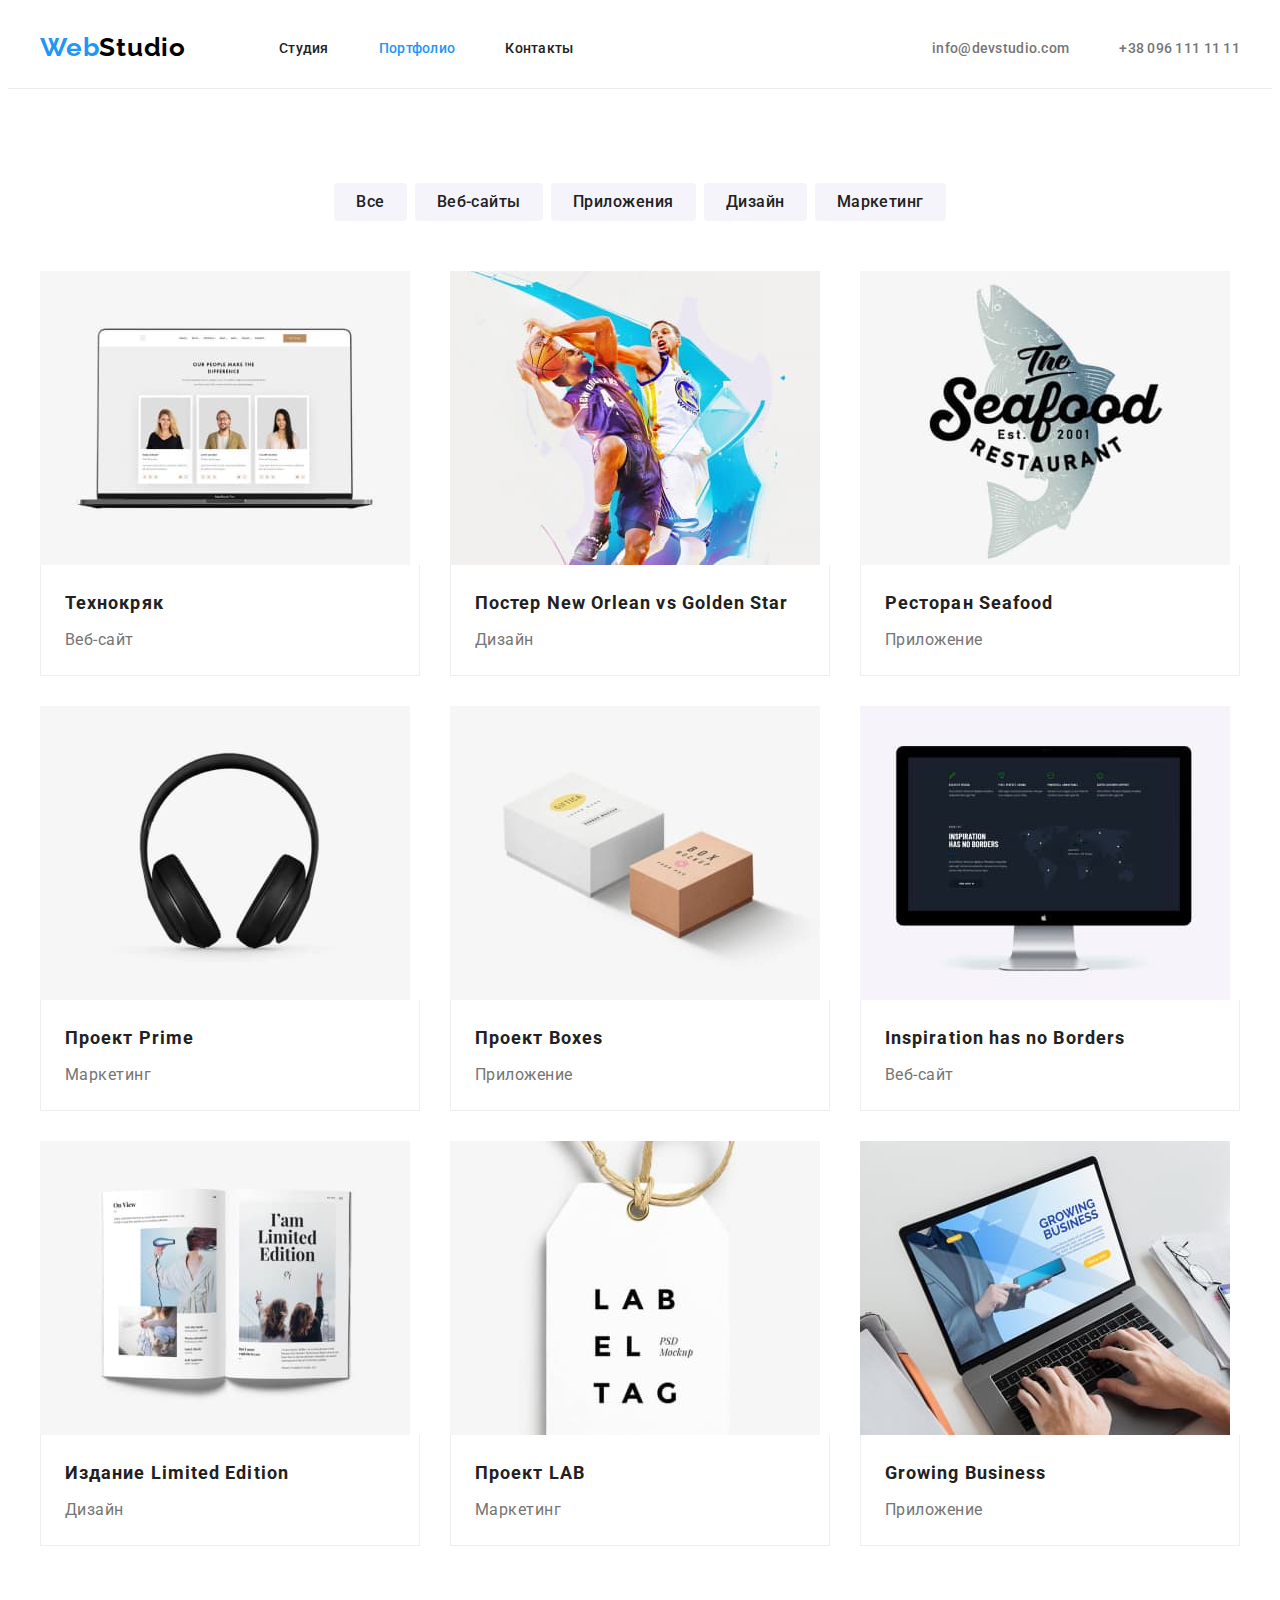
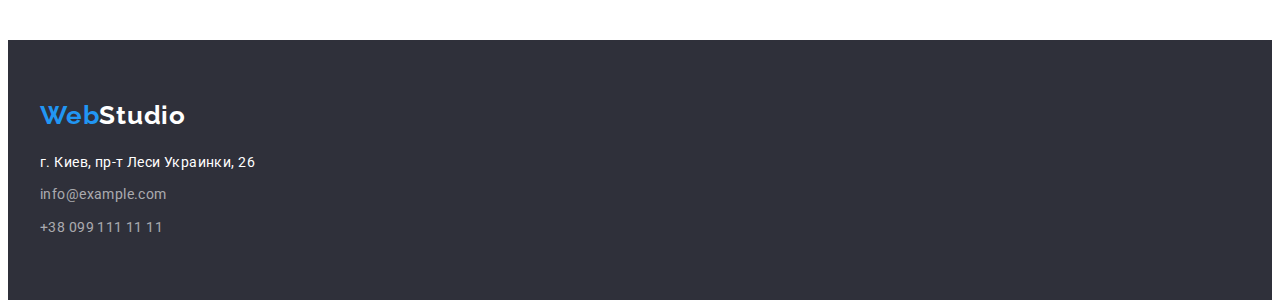
==== portfolio.html @ 24bb7cef "ДЗ4" ====
<!DOCTYPE html>
<html lang="ru">
<head>
    <link rel="stylesheet" href="https://cdnjs.cloudflare.com/ajax/libs/modern-normalize/1.1.0/modern-normalize.min.css" integrity="sha512-wpPYUAdjBVSE4KJnH1VR1HeZfpl1ub8YT/NKx4PuQ5NmX2tKuGu6U/JRp5y+Y8XG2tV+wKQpNHVUX03MfMFn9Q==" crossorigin="anonymous" referrerpolicy="no-referrer" />
    <meta charset="UTF-8">
    <meta http-equiv="X-UA-Compatible" content="IE=edge">
    <meta name="viewport" content="width=device-width, initial-scale=1.0">
    <title>Portfolio</title>
    <link rel="preconnect" href="https://fonts.gstatic.com">
    <link href="https://fonts.googleapis.com/css2?family=Raleway:wght@700&family=Roboto:wght@400;500;700;900&display=swap" rel="stylesheet">
    <link rel="stylesheet" href="./css/styles.css">
</head>

<body>
    
    <!--Header-->
    <header class="header">
        <div class="container header-container">
            <nav class="header-nav">
                <a class="header-logo logo" href="./index.html" lang="en">
                <span class="logo-web">Web</span>Studio
                </a>

                <ul class="header-list">
                    <li class="header-list-item"><a class="header-item-link" href="./index.html">Студия</a></li>
                    <li class="header-list-item"><a class="header-item-link current" href="./portfolio.html">Портфолио</a></li>
                    <li class="header-list-item"><a class="header-item-link" href="">Контакты</a></li>
                </ul>
            </nav>

            <ul class="header-contact">
                <li class="header-contact-list"><a class="mail-link header-contact-link" href="mailto:info@devstudio.com">info@devstudio.com</a></li>
                <li class="header-contact-list"><a class="header-contact-link" href="tel:+380961111111">+38 096 111 11 11</a></li>
            </ul>
        </div>

    </header>
       
    <main class="main">
        <h1 hidden>Наши услуги</h1>
            <!--Hero-->
            <section class="hero">
               <div class="container hero-img-container">

                <ul class="hero-list">
                    <li class="hero-button"><button class="hero-button-desc current" type="button">Все</button></li>
                    <li class="hero-button"><button class="hero-button-desc" type="button">Веб-сайты</button></li>
                    <li class="hero-button"><button class="hero-button-desc" type="button">Приложения</button></li>
                    <li class="hero-button"><button class="hero-button-desc" type="button">Дизайн</button></li>
                    <li class="hero-button"><button class="hero-button-desc" type="button">Маркетинг</button></li>
                </ul>
            
            

            <!-- Image Links -->
                 <ul class="img-list">
                    <li class="img-list-link">
                        <a class="img-link" href="">
                            <img class="img-source" src="./images/project1.jpg" alt="Изображение вебсайта">
                         <div class="img-list-container">
                            <h3 class="img-link-title">Технокряк</h3>
                            <p class="img-link-subtitle">Веб-сайт</p>
                         </div> 
                        </a>
                       
                    </li>
                    
                    <li class="img-list-link">
                        <a class="img-link" href="">
                            <img class="img-source" src="./images/project2.jpg" alt="Дизайн постера">
                        <div class="img-list-container">
                        <h3 class="img-link-title">Постер New Orlean vs Golden Star</h3>
                        <p class="img-link-subtitle">Дизайн</p>
                        </div>  
                        </a>
                    </li>
                   
                    <li class="img-list-link">
                        <a class="img-link" href=""><img class="img-source" src="./images/project3.jpg" alt="Приложение для Ресторана">
                    <div class="img-list-container">
                        <h3 class="img-link-title">Ресторан Seafood</h3>
                        <p class="img-link-subtitle">Приложение</p>
                    </div>    
                    </a>
                    </li>
                    
                    <li class="img-list-link">
                        <a class="img-link" href=""><img class="img-source" src="./images/project4.jpg" alt="Наушники">
                    <div class="img-list-container">
                        <h3 class="img-link-title">Проект Prime</h3>
                        <p class="img-link-subtitle">Маркетинг</p>
                    </div>  
                        </a>  
                    </li>
                    
                    <li class="img-list-link">
                        <a class="img-link" href=""><img class="img-source" src="./images/project5.jpg" alt="Коробки">
                    <div class="img-list-container">
                        <h3 class="img-link-title">Проект Boxes</h3>
                        <p class="img-link-subtitle">Приложение</p>
                    </div> 
                        </a>
                    </li>
                
                    <li class="img-list-link">
                        <a class="img-link" href=""><img class="img-source" src="./images/project6.jpg" alt="Моноблок">
                    <div class="img-list-container">
                        <h3 class="img-link-title" lang="en">Inspiration has no Borders</h3>
                        <p class="img-link-subtitle">Веб-сайт</p>
                    </div>    
                        </a>
                    </li>

                    <li class="img-list-link">
                        <a class="img-link" href=""><img class="img-source" src="./images/project7.jpg" alt="Развернутая книга">
                    <div class="img-list-container">
                        <h3 class="img-link-title">Издание Limited Edition</h3>
                        <p class="img-link-subtitle">Дизайн</p>
                    </div>   
                         </a>
                    </li>

                    <li class="img-list-link">
                        <a class="img-link" href=""><img class="img-source" src="./images/project8.jpg" alt="Бирка LAB">
                    <div class="img-list-container">
                        <h3 class="img-link-title">Проект LAB</h3>
                        <p class="img-link-subtitle">Маркетинг</p>
                    </div>   
                        </a>
                    </li>

                    <li class="img-list-link">
                        <a class="img-link" href=""><img class="img-source" src="./images/project9.jpg" alt="Работает за ноутбуком">
                    <div class="img-list-container">
                        <h3 class="img-link-title">Growing Business</h3>
                        <p class="img-link-subtitle">Приложение</p>
                    </div>
                        </a>
                    </li>
                </ul>
            </div>
        </section>
    </main>

    <!-- Footer Portfolio -->
    <footer class="footer">
        <div class="container footer-container">
            <h2 class="footer-title visually-hidden">Контакты</h2>
                <a class="footer-logo logo" href="./index.html" lang="en">
                <span class="logo-web">Web</span><span class="footer-logo-studio">Studio</span> 
                </a>
                <address class="footer-address">
                <ul class="footer-address-list">
                    <li class="footer-address-list-link location-link">
                        <a class="footer-address-desc location" href="https://goo.gl/maps/jQLn1AKmE4YFumbq5" target="_blank" rel="noopener noreferrer">г. Киев, пр-т Леси Украинки, 26</a>
                    </li>
                    <li class="footer-address-list-link" lang="en">
                        <a class="footer-address-desc footer-mail" href="mailto:info@example.com">info@example.com</a>
                    </li>
                    <li class="footer-address-list-link">
                        <a class="footer-address-desc" href="tel:+380991111111">+38 099 111 11 11</a>
                    </li>               
                </ul>
            </address>
        </div>            
    </footer>

</body>
</html>
---- css/styles.css ----
:root {
    --accent-color: #2196F3;
    --link-title-text-color: #212121;
    --desc-text-color: #757575;
    --main-font: 'Roboto', sans-serif;
    --secondary-font: 'Raleway', sans-serif;    
}

h1,
h2,
h3,
h4,
h5,
h6,
p{
    margin-top: 0;
    margin-bottom: 0;
}

ul,
ol{
    margin-top: 0;
    margin-bottom: 0;
    padding-left: 0; 
}

img {
    display: block;
}

.list { 
    list-style: none;
}

.link {
    text-decoration: none;
}

body {
    font-family: var(--main-font);
    font-weight: 700;
}

.header-list .link.current {
    color: var(--accent-color);
} 

.container{
    width: 1200px;
    margin: 0 auto;
    padding-left: 15px;
    padding-right: 15px;
}

.section{
    padding-top: 94px;
    padding-bottom: 94px;
}


/*=========Header==========*/

.header-container{
    display: flex;
    align-items: center;
}

.header{
    padding-top: 24px;
    padding-bottom: 25px;
    border-bottom: 1px solid #ECECEC
}

.header-nav{
    display: flex;
    align-items: center;
}

.header-logo{
    margin-right: 93px;
}
.logo-web{
    color: #2196F3;
}
.logo{
    font-family: var(--secondary-font);
    font-size: 26px;
    line-height: 1.19;     
    letter-spacing: 0.03em;    
    color: #000000;
    text-decoration: none;
}

.header-list{
    display: flex;
  
}

.header-list-item:not(:last-child){
    margin-right: 50px;   
}

.header-item-link:hover,
.header-item-link:focus {
    color: var(--accent-color);
}

.header-item-link.current {
    color: var(--accent-color);
}

.header-item-link {
    font-family: var(--main-font);
    font-weight: 500;
    font-size: 14px;
    line-height: 1.14;
    letter-spacing: 0.02em;
    color: var(--link-title-text-color);
    text-decoration: none;
}

.header-contact{
    display: flex;
    align-items: center;
    margin-left: auto;
    
}

.header-contact-list:not(:last-child){
    margin-right: 50px;    
}

.header-contact-link:hover,
.header-contact-link:focus {
    color: var(--accent-color);
}
.header-contact-link {
    font-family: var(--main-font);
    font-weight: 500;
    font-size: 14px;
    line-height: 1.14;
    letter-spacing: 0.02em;
    color: var(--desc-text-color);
    text-decoration: none;  
}

.header-list,
.header-contact{
    list-style-type: none;
}

.visually-hidden {
    position: absolute;
    clip: rect(0 0 0 0);
    width: 1px;
    height: 1px;
    margin: -1px;
     }
/*=========Header END==========*/

/*=========MAIN=====================*/

/*=========Hero======*/

.main-middle{
    background: #2F303A;
    padding-top: 200px;
    padding-bottom: 200px;    
   }

.main-title{
    font-weight: 900;
    font-size: 44px;
    line-height: 1.36;      
    text-align: center;
    letter-spacing: 0.06em;
    text-transform: uppercase;
    color: #FFFFFF;   
   
}

.main-btn:hover,
.main-btn:focus {
    background-color: #188CE8;    
}

.main-btn{
    font-family: var(--main-font);
    font-size: 16px;
    line-height: 1.875;
    display: block;   
    letter-spacing: 0.06em;
    color: #FFFFFF;
    cursor: pointer;
    background-color: var(--accent-color); 
    border: none;
    border-radius: 4px;
    margin-right: auto;
    margin-left: auto;
    padding: 10px 32px;
    margin-top: 30px;
     
}

/*=========Hero END==*/

/*=========Advantage description====*/

.description-advantages{
    padding-bottom: 47px;
    padding-top: 94px;

}

.advantages-list{
    display: flex;     
    list-style-type: none;
    justify-content: center;
}

.adv-list-desc:not(:last-child){
    margin-right: 30px;
}


.adv-list-title{
    font-size: 14px;
    line-height: 1.14;
    letter-spacing: 0.03em;
    text-transform: uppercase;
    color: var(--link-title-text-color);
    margin-bottom: 10px;
}

.adv-list-title-desc{
    font-weight: 400;
    font-size: 14px;
    line-height: 1.71;
    letter-spacing: 0.03em;
    color: var(--desc-text-color);
    width: 270px;
    
}

/*=========Advantage description END====*/

/*=========Activities============*/

.activity{
    padding-top: 47px;
    padding-bottom: 94px;
}
.activity-title{
    font-size: 36px;
    line-height: 1.17;
    text-align: center;
    letter-spacing: 0.03em;
    color: var(--link-title-text-color);
    margin-bottom: 50px;
}

.activity-list{
    list-style-type: none;
    display: flex;
    align-items: center;
    flex-wrap: wrap;
    margin-left: -30px;
    margin-top: -30px;
}

.activity-list-link{
    margin-left: 30px;
    margin-top: 30px;
    flex-basis: calc( (100% - 90px) / 3);
    
}
.activity-img{
    height: 294px;
}

/*=========Activities END============*/

/*=========Our Team=================*/

.team{
    background: #F5F4FA;   
}

.team-title {
    font-size: 36px;
    line-height: 1.17;
    text-align: center;
    letter-spacing: 0.03em;
    color: var(--link-title-text-color);
    margin-bottom: 50px;
}

.team-list{
    list-style-type: none;
    display: flex;
    flex-wrap: wrap;
    margin-left: -30px;
    margin-top: -30px;    
}

.team-list-link{
    margin-left: 30px;
    margin-top: 30px;
    flex-basis: calc( (100% - 120px) / 4);
    box-shadow: 0px 1px 3px rgba(0, 0, 0, 0.12), 0px 1px 1px rgba(0, 0, 0, 0.14), 0px 2px 1px rgba(0, 0, 0, 0.2);
    border-radius: 0px 0px 4px 4px;
    background: #FFFFFF;
}

.team-descr-container{
    padding-top: 30px;
    padding-bottom: 30px;
}

.team-name{
    font-weight: 500;
    font-size: 16px;
    line-height: 1.19;
    text-align: center;
    letter-spacing: 0.03em;
    color: var(--link-title-text-color);   
}

.team-function{
    font-weight: 400;
    font-size: 16px;
    line-height: 1.19;
    text-align: center;
    letter-spacing: 0.03em;
    color: var(--desc-text-color);
    margin-top: 10px;   
}


/*=========Our Team END=================*/



/*=========MAIN END=================*/


/*=========FOOTER==================*/

.footer{
    display: block;
    background: #2F303A;
    padding-top: 60px;
    padding-bottom: 60px;
    list-style-type: none;
}

.footer-logo{
    margin-bottom: 20px;
    display: block;
}

.footer-logo-studio{
    color: white;
}

.footer-address-list-link{
    list-style-type: none;  
}


.footer-address-desc {
    font-family: var(--main-font);
    font-weight: 400;
    font-size: 14px;
    line-height: 1.71;
    letter-spacing: 0.03em;
    color: rgba(255, 255, 255, 0.6);
    text-decoration: none;
    font-style: normal;
    
}

.location{
    font-family: var(--main-font);
    font-style: normal;
    font-size: 14px;
    line-height: 1.71;    
    letter-spacing: 0.03em;
    color: #FFFFFF;    
}

.footer-address-list-link:not(:last-child){
    margin-bottom: 9px;

}


.footer-address-desc:hover,
.footer-address-desc:focus{
    color: white;
    
}

.location:hover,
.location:focus{
    color: rgba(255, 255, 255, 0.6);
}


/*=========FOOTER END==================*/

/*=========Portfolio MAIN=============*/

/*=========Portfolio HERO=============*/

.hero{
    padding-top: 94px;
    padding-bottom: 94px;
}

.hero-list {
    list-style-type: none;
    display: flex;
    align-items: center;
    flex-wrap: wrap;
    justify-content: center;
    margin-bottom: 50px;
    flex-basis: calc( (100% - 40px) / 5);
}
.hero-button-desc:hover,
.hero-button-desc:focus{
    color: white;
    background-color: var(--accent-color);
   
}

.hero-button:not(:last-child){
    margin-right: 8px;    
}   

.hero-button-desc{   
    font-family: var(--main-font);
    font-weight: 500;
    font-size: 16px;
    line-height: 1.62;
    text-align: center;
    letter-spacing: 0.03em;
    color: var(--link-title-text-color);
    cursor: pointer;
    background: #F5F4FA;
    border-radius: 4px;
    border: none;
    padding: 6px 22px;
}
/*=========Portfolio HERO END=============*/

/*=========Image Links=============*/

.img-container {
    margin-bottom: 94px;
}
.img-list{
    list-style-type: none;
    display: flex;    
    flex-wrap: wrap;
    margin-top: -30px;
    margin-left: -30px;
}

.img-link{
    text-decoration: none;
}

.img-list-link{
    margin-top: 30px;
    margin-left: 30px;   
    flex-basis: calc(100% / 3 - 30px);
   
}

.img-list-container{
    padding-top: 20px;
    padding-left: 24px;
    padding-bottom: 20px;
    padding-right: 24px;
    border-left: 1px solid #EEEEEE;
    border-right: 1px solid #EEEEEE;
    border-bottom: 1px solid #EEEEEE;
   
    
     
}

.img-link-title {
    font-size: 18px;
    line-height: 2;
    letter-spacing: 0.06em;
    color: var(--link-title-text-color);
    
    
    
}

.img-link-subtitle{
    font-weight: 400;
    font-size: 16px;
    line-height: 1.87;
    letter-spacing: 0.03em;
    color: var(--desc-text-color);
    margin-top: 4px;
    
    
}
/*=========Image Links END=============*/

/*=========Portfolio MAIN END=============*/
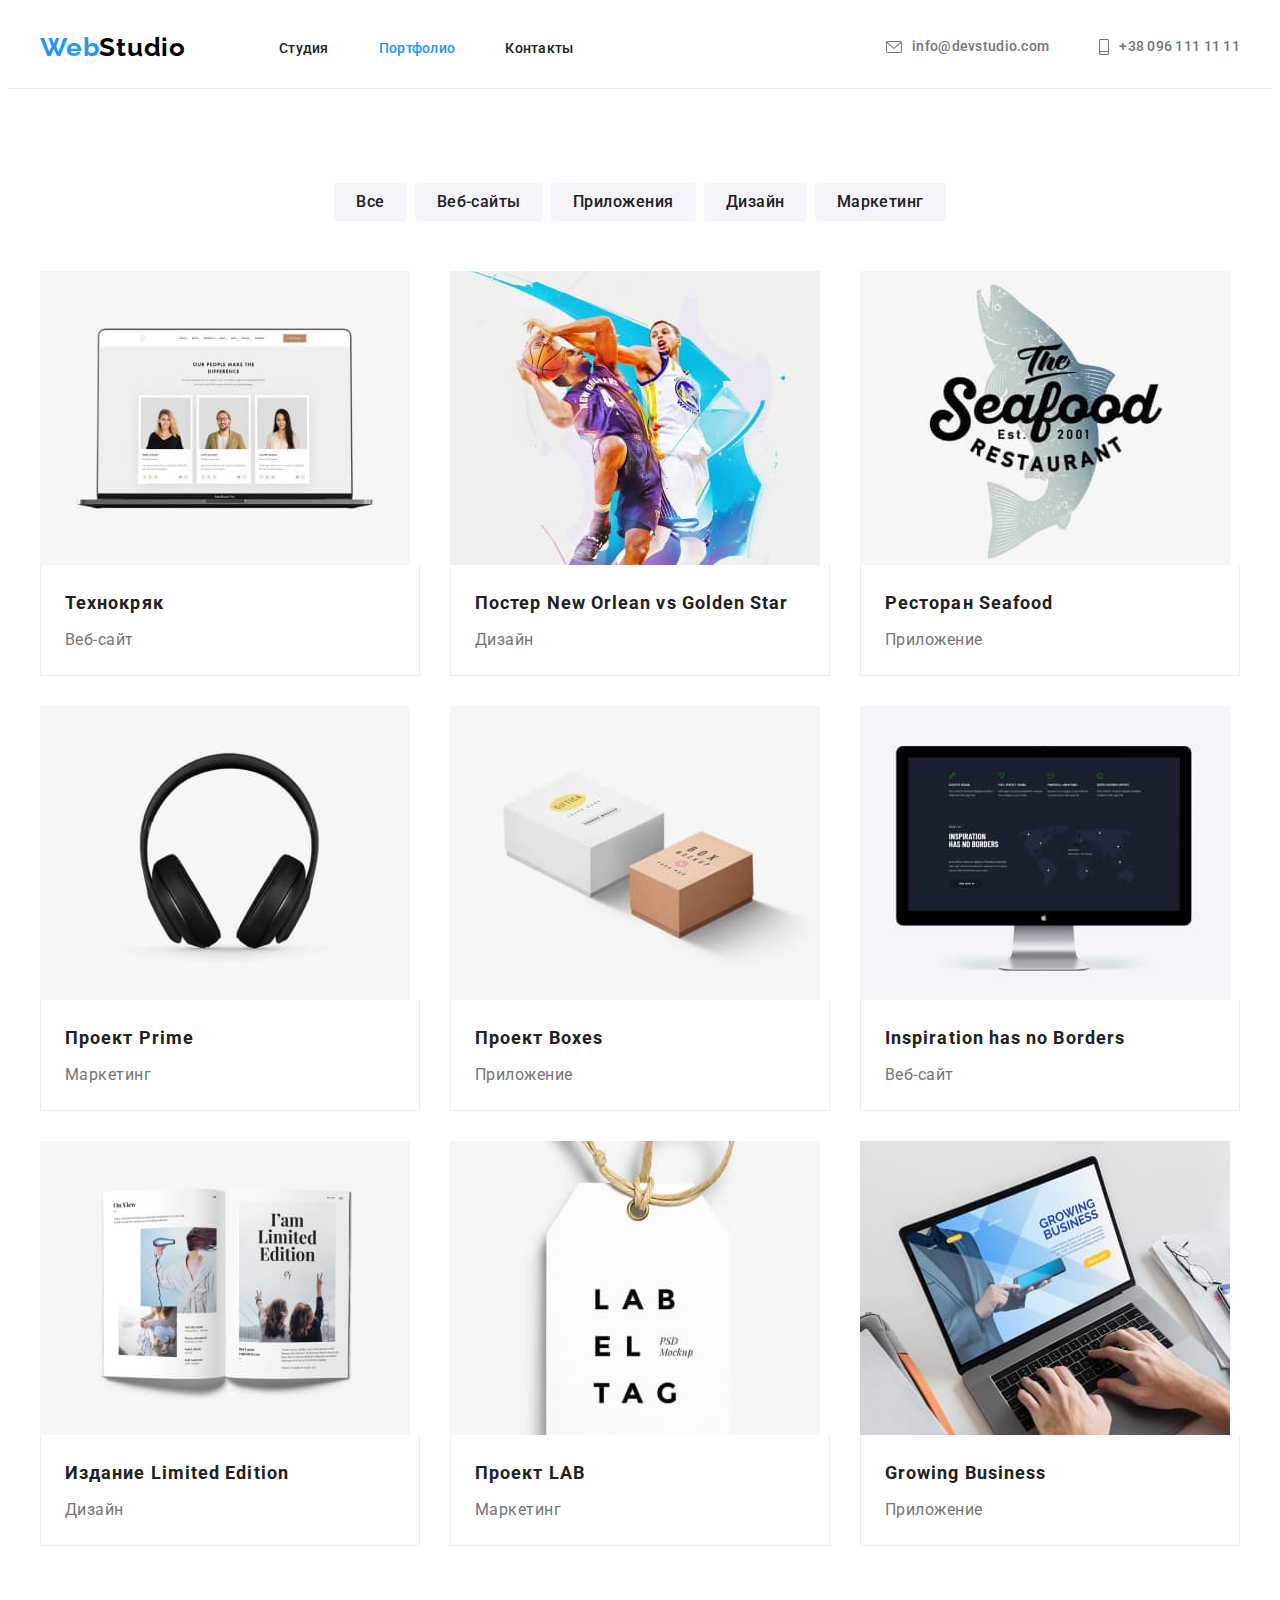
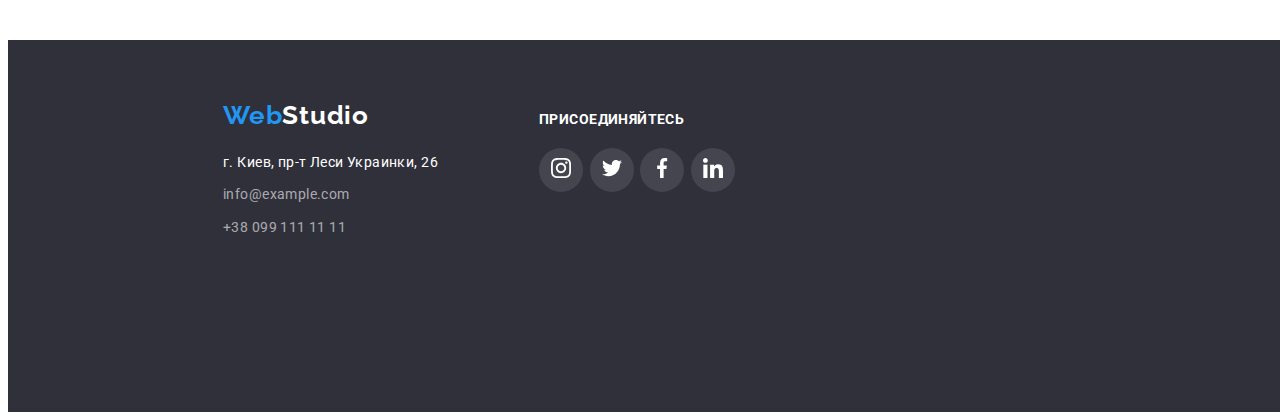
==== commit b4c77c99: "ДЗ 4_вар4" ====
--- a/portfolio.html
+++ b/portfolio.html
@@ -29,8 +29,23 @@
             </nav>
 
             <ul class="header-contact">
-                <li class="header-contact-list"><a class="mail-link header-contact-link" href="mailto:info@devstudio.com">info@devstudio.com</a></li>
-                <li class="header-contact-list"><a class="header-contact-link" href="tel:+380961111111">+38 096 111 11 11</a></li>
+                <li class="header-contact-list">
+                    <a class="header-contact-link" href="mailto:info@devstudio.com">
+                        <svg class="svg-logo-contact logo-mail" width="16px" height="12px">
+                            <use href="./images/icons.svg#icon-envelope-hover"></use>
+                        </svg>    
+
+                        info@devstudio.com                        
+                    </a>
+                </li>
+                <li class="header-contact-list">
+                    <a class="header-contact-link" href="tel:+380961111111">
+                        <svg class="svg-logo-contact logo-tel" width="10px" height="16px">
+                            <use href="./images/icons.svg#icon-smartphone"></use>
+                        </svg>                      
+                    +38 096 111 11 11
+                    </a>
+                </li>
             </ul>
         </div>
 
@@ -162,7 +177,37 @@
                     </li>               
                 </ul>
             </address>
-        </div>            
+        </div>
+        <div class="footer-social">
+            <h2 class="footer-social-item">ПРИСОЕДИНЯЙТЕСЬ</h2> 
+            <ul class="footer-social-list">
+                <li class="footer-social-list-link list">
+                    <a href="" class="footer-social-link">
+                        <svg class="svg-footer-social">
+                            <use href="./images/icons.svg#icon-instagram-2"></use>
+                        </svg>
+                    </a></li>
+                <li class="footer-social-list-link list">
+                    <a href="" class="footer-social-link">
+                        <svg class="svg-footer-social">
+                            <use href="./images/icons.svg#icon-twitter-1"></use>
+                        </svg>
+                    </a></li>
+                <li class="footer-social-list-link list">
+                    <a href="" class="footer-social-link">
+                        <svg class="svg-footer-social">
+                            <use href="./images/icons.svg#icon-facebook-1"></use>
+                        </svg>
+                    </a></li>
+                <li class="footer-social-list-link list">
+                    <a href="" class="footer-social-link">
+                        <svg class="svg-footer-social">
+                            <use href="./images/icons.svg#icon-linkedin-1"></use>
+                        </svg>
+                    </a></li>
+            </ul>
+
+        </div>           
     </footer>
 
 </body>
--- a/css/styles.css
+++ b/css/styles.css
@@ -112,7 +112,7 @@
 .header-item-link {
     font-family: var(--main-font);
     font-weight: 500;
-    font-size: 14px;
+    font-size: 14px;    
     line-height: 1.14;
     letter-spacing: 0.02em;
     color: var(--link-title-text-color);
@@ -122,8 +122,7 @@
 .header-contact{
     display: flex;
     align-items: center;
-    margin-left: auto;
-    
+    margin-left: auto;    
 }
 
 .header-contact-list:not(:last-child){
@@ -134,19 +133,38 @@
 .header-contact-link:focus {
     color: var(--accent-color);
 }
+.header-contact-list:hover,
+.header-contact-list:focus {
+    color: var(--accent-color);
+}
+
+.header-contact-link:hover .svg-logo-contact,
+.header-contact-link:focus .svg-logo-contact {
+    
+    fill: var(--accent-color);
+}
+
 .header-contact-link {
+    display: flex;
+    align-items: center;
     font-family: var(--main-font);
     font-weight: 500;
     font-size: 14px;
     line-height: 1.14;
     letter-spacing: 0.02em;
     color: var(--desc-text-color);
-    text-decoration: none;  
+    text-decoration: none;      
+    
 }
 
 .header-list,
 .header-contact{
     list-style-type: none;
+}
+
+.svg-logo-contact {
+    margin-right: 10px;  
+    fill: var(--desc-text-color);   
 }
 
 .visually-hidden {
@@ -163,10 +181,18 @@
 /*=========Hero======*/
 
 .main-middle{
-    background: #2F303A;
+    display: block;
+    margin: 0 auto;
+    background-size: cover;
+    
     padding-top: 200px;
-    padding-bottom: 200px;    
-   }
+    padding-bottom: 200px;  
+    background-image:linear-gradient(
+        rgba(47, 48, 58, 0.4),
+        rgba(47, 48, 58, 0.4)), url("../images/overlay.jpg");  
+    width: 1600px;
+    height: 600px;
+}
 
 .main-title{
     font-weight: 900;
@@ -211,7 +237,6 @@
     padding-top: 94px;
 
 }
-
 .advantages-list{
     display: flex;     
     list-style-type: none;
@@ -238,9 +263,20 @@
     line-height: 1.71;
     letter-spacing: 0.03em;
     color: var(--desc-text-color);
+    width: 270px;    
+}
+
+.icon-container {
+    display: flex;
+    justify-content: center;
+    align-items: center;
     width: 270px;
-    
-}
+    height: 120px;
+    background-color: #F5F4FA;
+    border-radius: 4px;
+    margin-bottom: 30px;     
+}
+
 
 /*=========Advantage description END====*/
 
@@ -284,6 +320,9 @@
 
 .team{
     background: #F5F4FA;   
+    width: 1600px;
+    height: 708px;
+    margin: 0 auto;
 }
 
 .team-title {
@@ -315,6 +354,8 @@
 .team-descr-container{
     padding-top: 30px;
     padding-bottom: 30px;
+    padding-left: 32px;
+    padding-right: 32px;
 }
 
 .team-name{
@@ -333,12 +374,101 @@
     text-align: center;
     letter-spacing: 0.03em;
     color: var(--desc-text-color);
-    margin-top: 10px;   
-}
+    margin-top: 10px; 
+    margin-bottom: 16px;  
+}
+.team-social-list{
+    display: flex;
+    justify-content: space-between;
+}
+
+.team-social-link {
+    display: flex;
+    align-items: center;
+    justify-content: center;
+    width: 44px;
+    height: 44px;
+    border-radius: 50%;
+    background-color: #FFFFFF;
+    fill: #AFB1B8;
+}
+
+.svg-team-social {
+    width: 20px;
+    height: 20px;
+}
+
+.team-social-link:hover,
+.team-social-link:focus {
+    fill: #FFFFFF;
+    background-color: var(--accent-color);
+}
+
 
 
 /*=========Our Team END=================*/
 
+/*=========Our Clients==================*/
+
+.our-clients-container {
+    display: block;
+    width: 1170px;
+    height: 184px;
+    margin: 0 auto;
+    margin-top: 94px;    
+    margin-bottom: 94px;
+   
+}
+
+.our-clients-item {
+    font-family: var(--main-font);    
+    font-size: 36px;
+    line-height: 1.17;
+    text-align: center;
+    letter-spacing: 0.03em;
+    color: var(--link-title-text-color);
+    margin-bottom: 50px;
+}
+
+.our-clients-list{
+    display: flex;
+    align-items: center;
+    justify-content: center;
+    
+}
+
+.our-clients-desc{
+    display: flex;
+    align-items: center;
+    justify-content: center;
+    width: 170px;
+    height: 92px;
+    border: 1px solid #AFB1B8;
+    border-radius: 4px;
+    flex-basis: calc( (100% - 180px) / 6);    
+}
+
+.our-clients-desc:not(:last-child){
+    margin-right: 30px;
+}
+
+.svg-our-clients{
+    fill: var(--desc-text-color);
+}
+
+.our-clients-desc:hover,
+.our-clients-desc:focus{    
+    border-color: var(--accent-color);
+}
+
+.svg-our-clients:hover,
+.svg-our-clients:focus{
+    fill: var(--accent-color);
+}
+
+    
+
+/*=========Our Clients END==================*/
 
 
 /*=========MAIN END=================*/
@@ -347,11 +477,22 @@
 /*=========FOOTER==================*/
 
 .footer{
-    display: block;
+    display: flex;
     background: #2F303A;
     padding-top: 60px;
     padding-bottom: 60px;
+    padding-right: 878px;
     list-style-type: none;
+    width: 1600px;
+    height: 252px;
+    margin: 0 auto;
+}
+
+.footer-container{
+    margin-right: 70px;
+    width: 231px;
+    margin-left: 215px;
+    padding-left: 0px;
 }
 
 .footer-logo{
@@ -378,6 +519,7 @@
     text-decoration: none;
     font-style: normal;
     
+    
 }
 
 .location{
@@ -386,7 +528,8 @@
     font-size: 14px;
     line-height: 1.71;    
     letter-spacing: 0.03em;
-    color: #FFFFFF;    
+    color: #FFFFFF;   
+    
 }
 
 .footer-address-list-link:not(:last-child){
@@ -404,6 +547,54 @@
 .location:hover,
 .location:focus{
     color: rgba(255, 255, 255, 0.6);
+}
+
+.footer-social{
+    display: block;
+    padding-top: 12px;
+    width: 206px;
+    height: 80px;
+    
+}
+
+.footer-social-item{
+    font-family: var(--main-font);
+    font-size: 14px;
+    line-height: 1.14;
+    letter-spacing: 0.03em;
+    text-transform: uppercase;
+    color: #FFFFFF;
+    margin-bottom: 20px;
+}
+
+.footer-social-list{
+    display: flex;
+    justify-content: space-between;
+    margin-right: 10px;
+}
+
+.footer-social-list-link{
+    display: flex;
+    align-items: center;
+    justify-content: center;
+    width: 44px;
+    height: 44px;
+    border-radius: 50%;
+    background-color: rgba(255, 255, 255, 0.1);
+    
+}
+
+.footer-social-list-link:hover,
+.footer-social-list-link:focus{
+    fill: #FFFFFF;
+    background-color: var(--accent-color);
+
+}
+
+.svg-footer-social{
+    width: 20px;
+    height: 20px;
+    fill: #FFFFFF;
 }
 
 
@@ -431,6 +622,7 @@
 .hero-button-desc:focus{
     color: white;
     background-color: var(--accent-color);
+    box-shadow: 0px 3px 1px rgba(0, 0, 0, 0.1), 0px 1px 2px rgba(0, 0, 0, 0.08), 0px 2px 2px rgba(0, 0, 0, 0.12);
    
 }
 
@@ -471,7 +663,9 @@
     text-decoration: none;
 }
 
-.img-list-link{
+
+
+.img-list-link{ 
     margin-top: 30px;
     margin-left: 30px;   
     flex-basis: calc(100% / 3 - 30px);
@@ -486,9 +680,18 @@
     border-left: 1px solid #EEEEEE;
     border-right: 1px solid #EEEEEE;
     border-bottom: 1px solid #EEEEEE;
-   
-    
      
+     
+}
+
+.img-link:hover,
+.img-link:focus{
+    display: block;
+   box-shadow: 0px 1px 1px 
+   rgba(0, 0, 0, 0.12), 0px 4px 4px 
+   rgba(0, 0, 0, 0.06), 1px 4px 6px 
+   rgba(0, 0, 0, 0.16);
+
 }
 
 .img-link-title {
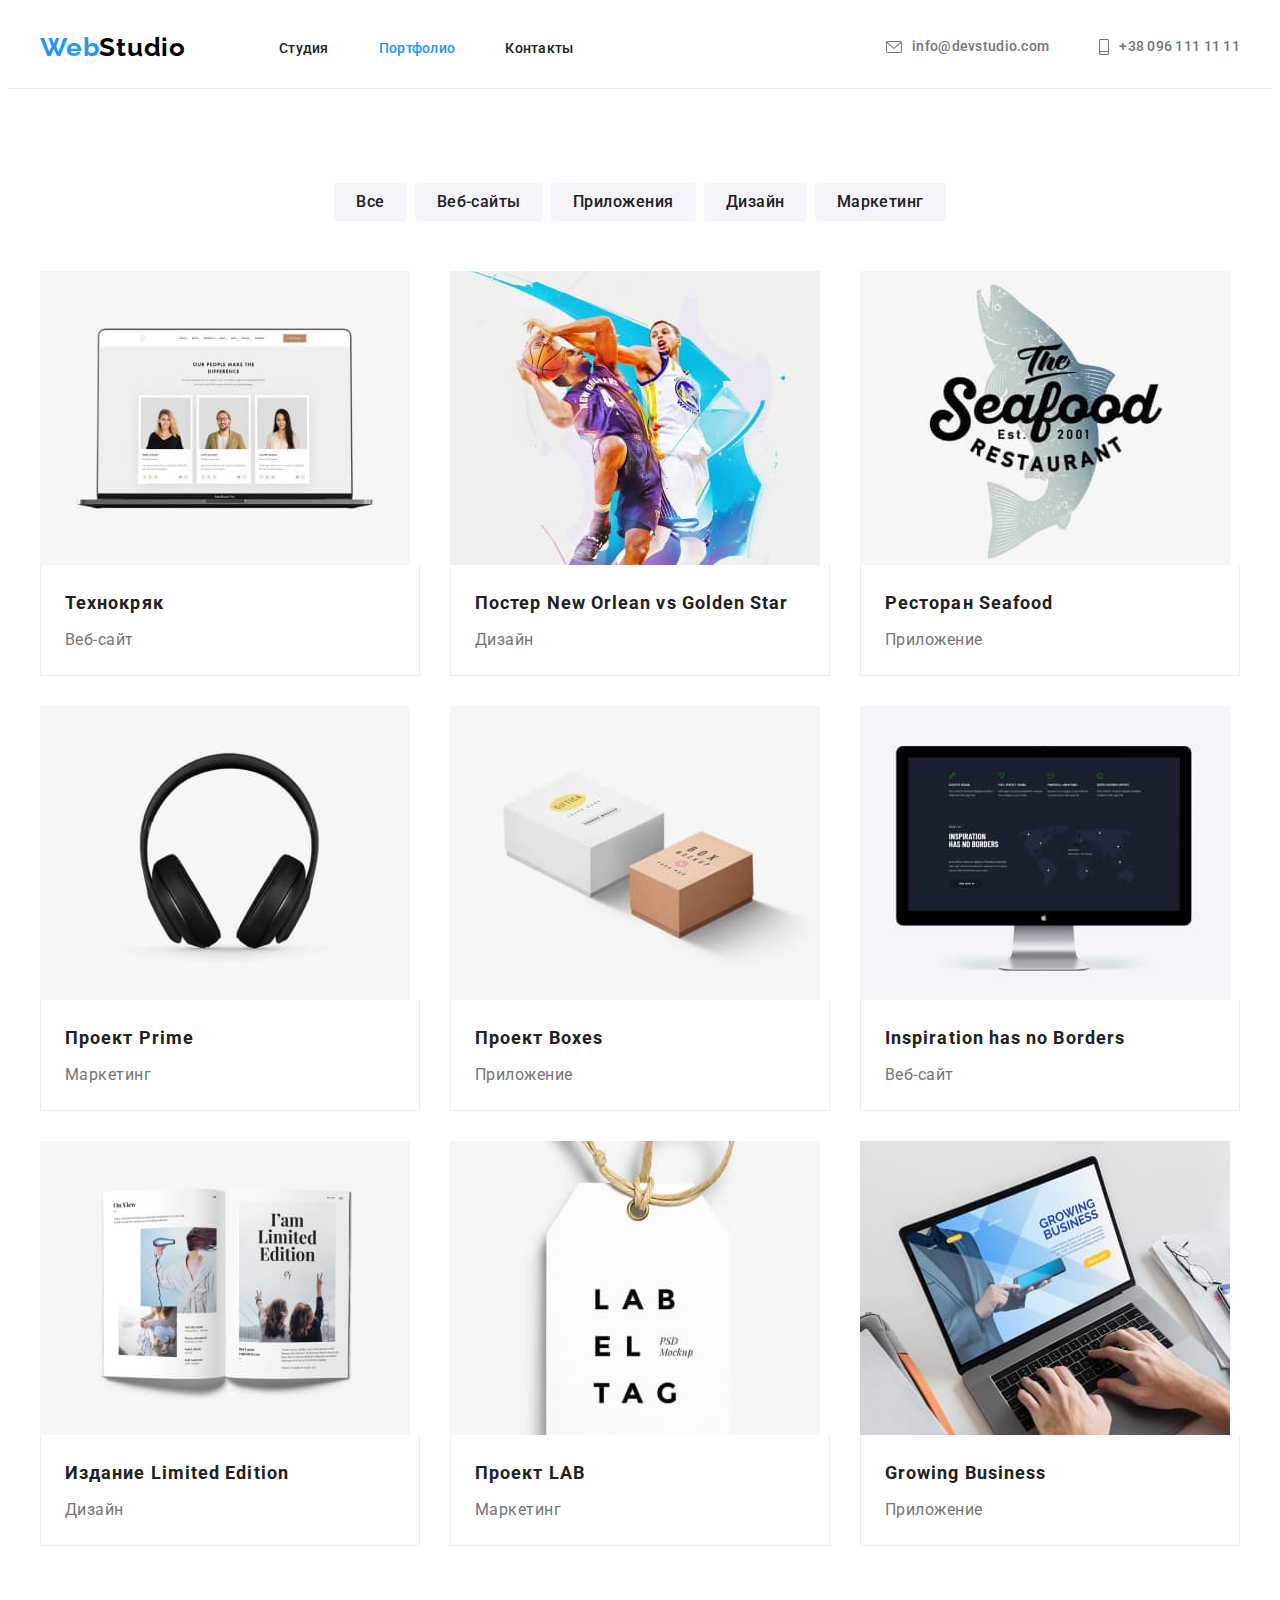
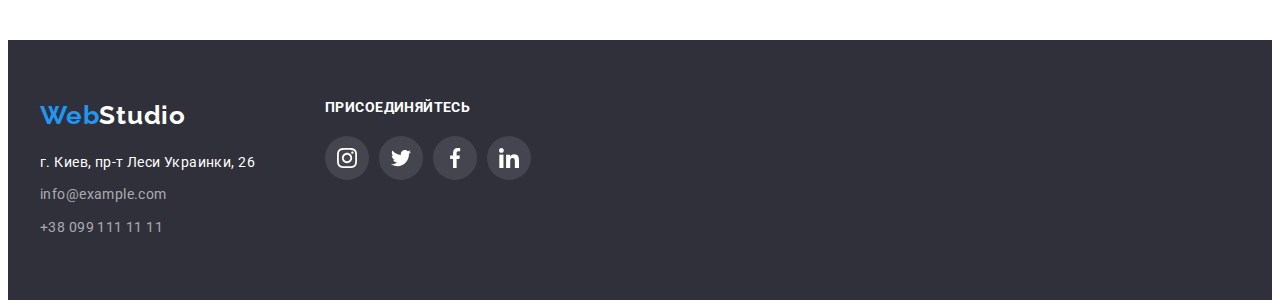
==== commit d40df936: "ДЗ 4_корректировка 1" ====
--- a/portfolio.html
+++ b/portfolio.html
@@ -160,55 +160,58 @@
     <!-- Footer Portfolio -->
     <footer class="footer">
         <div class="container footer-container">
-            <h2 class="footer-title visually-hidden">Контакты</h2>
-                <a class="footer-logo logo" href="./index.html" lang="en">
-                <span class="logo-web">Web</span><span class="footer-logo-studio">Studio</span> 
-                </a>
-                <address class="footer-address">
-                <ul class="footer-address-list">
-                    <li class="footer-address-list-link location-link">
-                        <a class="footer-address-desc location" href="https://goo.gl/maps/jQLn1AKmE4YFumbq5" target="_blank" rel="noopener noreferrer">г. Киев, пр-т Леси Украинки, 26</a>
-                    </li>
-                    <li class="footer-address-list-link" lang="en">
-                        <a class="footer-address-desc footer-mail" href="mailto:info@example.com">info@example.com</a>
-                    </li>
-                    <li class="footer-address-list-link">
-                        <a class="footer-address-desc" href="tel:+380991111111">+38 099 111 11 11</a>
-                    </li>               
-                </ul>
-            </address>
-        </div>
-        <div class="footer-social">
-            <h2 class="footer-social-item">ПРИСОЕДИНЯЙТЕСЬ</h2> 
-            <ul class="footer-social-list">
-                <li class="footer-social-list-link list">
-                    <a href="" class="footer-social-link">
-                        <svg class="svg-footer-social">
-                            <use href="./images/icons.svg#icon-instagram-2"></use>
-                        </svg>
-                    </a></li>
-                <li class="footer-social-list-link list">
-                    <a href="" class="footer-social-link">
-                        <svg class="svg-footer-social">
-                            <use href="./images/icons.svg#icon-twitter-1"></use>
-                        </svg>
-                    </a></li>
-                <li class="footer-social-list-link list">
-                    <a href="" class="footer-social-link">
-                        <svg class="svg-footer-social">
-                            <use href="./images/icons.svg#icon-facebook-1"></use>
-                        </svg>
-                    </a></li>
-                <li class="footer-social-list-link list">
-                    <a href="" class="footer-social-link">
-                        <svg class="svg-footer-social">
-                            <use href="./images/icons.svg#icon-linkedin-1"></use>
-                        </svg>
-                    </a></li>
-            </ul>
-
-        </div>           
-    </footer>
+           <h2 class="footer-title visually-hidden">Контакты</h2>
+           <div class="footer-address-container">   
+               <a class="footer-logo logo" href="./index.html" lang="en">
+                   <span class="logo-web">Web</span><span class="footer-logo-studio">Studio</span> 
+                   </a>
+                   <address class="footer-address">
+                   <ul class="footer-address-list">
+                       <li class="footer-address-list-link location-link">
+                           <a class="footer-address-desc location" href="https://goo.gl/maps/jQLn1AKmE4YFumbq5" target="_blank" rel="noopener noreferrer">г. Киев, пр-т Леси Украинки, 26</a>
+                       </li>
+                       <li class="footer-address-list-link" lang="en">
+                           <a class="footer-address-desc footer-mail" href="mailto:info@example.com">info@example.com</a>
+                       </li>
+                       <li class="footer-address-list-link">
+                           <a class="footer-address-desc" href="tel:+380991111111">+38 099 111 11 11</a>
+                       </li>               
+                   </ul>
+               </address>
+           </div>
+          
+           <div class="footer-social">
+               <h2 class="footer-social-item">ПРИСОЕДИНЯЙТЕСЬ</h2> 
+               <ul class="footer-social-list">
+                   <li class="footer-social-list-link list">
+                       <a href="" class="footer-social-link">
+                           <svg class="svg-footer-social">
+                               <use href="./images/icons.svg#icon-instagram-2"></use>
+                           </svg>
+                       </a></li>
+                   <li class="footer-social-list-link list">
+                       <a href="" class="footer-social-link">
+                           <svg class="svg-footer-social">
+                               <use href="./images/icons.svg#icon-twitter-1"></use>
+                           </svg>
+                       </a></li>
+                   <li class="footer-social-list-link list">
+                       <a href="" class="footer-social-link">
+                           <svg class="svg-footer-social">
+                               <use href="./images/icons.svg#icon-facebook-1"></use>
+                           </svg>
+                       </a></li>
+                   <li class="footer-social-list-link list">
+                       <a href="" class="footer-social-link">
+                           <svg class="svg-footer-social">
+                               <use href="./images/icons.svg#icon-linkedin-1"></use>
+                           </svg>
+                       </a></li>
+               </ul>
+   
+           </div>   
+       </div>         
+       </footer>
 
 </body>
 </html>
--- a/css/styles.css
+++ b/css/styles.css
@@ -1,9 +1,13 @@
 :root {
+    --main-color: #ffffff;
     --accent-color: #2196F3;
     --link-title-text-color: #212121;
     --desc-text-color: #757575;
+    --supporting-color: #F5F4FA; 
+
     --main-font: 'Roboto', sans-serif;
-    --secondary-font: 'Raleway', sans-serif;    
+    --secondary-font: 'Raleway', sans-serif; 
+     
 }
 
 h1,
@@ -201,7 +205,7 @@
     text-align: center;
     letter-spacing: 0.06em;
     text-transform: uppercase;
-    color: #FFFFFF;   
+    color: var(--main-color);   
    
 }
 
@@ -216,7 +220,7 @@
     line-height: 1.875;
     display: block;   
     letter-spacing: 0.06em;
-    color: #FFFFFF;
+    color: var(--main-color);
     cursor: pointer;
     background-color: var(--accent-color); 
     border: none;
@@ -319,10 +323,9 @@
 /*=========Our Team=================*/
 
 .team{
-    background: #F5F4FA;   
-    width: 1600px;
-    height: 708px;
-    margin: 0 auto;
+
+    background: var(--supporting-color);   
+    
 }
 
 .team-title {
@@ -348,7 +351,7 @@
     flex-basis: calc( (100% - 120px) / 4);
     box-shadow: 0px 1px 3px rgba(0, 0, 0, 0.12), 0px 1px 1px rgba(0, 0, 0, 0.14), 0px 2px 1px rgba(0, 0, 0, 0.2);
     border-radius: 0px 0px 4px 4px;
-    background: #FFFFFF;
+    background: var(--main-color);
 }
 
 .team-descr-container{
@@ -364,7 +367,8 @@
     line-height: 1.19;
     text-align: center;
     letter-spacing: 0.03em;
-    color: var(--link-title-text-color);   
+    color: var(--link-title-text-color);  
+    margin-bottom: 10px; 
 }
 
 .team-function{
@@ -374,7 +378,6 @@
     text-align: center;
     letter-spacing: 0.03em;
     color: var(--desc-text-color);
-    margin-top: 10px; 
     margin-bottom: 16px;  
 }
 .team-social-list{
@@ -389,7 +392,7 @@
     width: 44px;
     height: 44px;
     border-radius: 50%;
-    background-color: #FFFFFF;
+    background-color: var(--main-color);
     fill: #AFB1B8;
 }
 
@@ -400,7 +403,7 @@
 
 .team-social-link:hover,
 .team-social-link:focus {
-    fill: #FFFFFF;
+    fill: var(--main-color);
     background-color: var(--accent-color);
 }
 
@@ -409,17 +412,7 @@
 /*=========Our Team END=================*/
 
 /*=========Our Clients==================*/
-
-.our-clients-container {
-    display: block;
-    width: 1170px;
-    height: 184px;
-    margin: 0 auto;
-    margin-top: 94px;    
-    margin-bottom: 94px;
    
-}
-
 .our-clients-item {
     font-family: var(--main-font);    
     font-size: 36px;
@@ -432,41 +425,46 @@
 
 .our-clients-list{
     display: flex;
+    align-items: center;   
+    
+}
+
+.our-clients-desc{  
+    height: 92px;
+    flex-basis: calc( (100% - 150px) / 6);    
+}
+
+.our-clients-desc:not(:last-child){
+    margin-right: 30px;
+}
+
+.our-clients-link{
+    display: flex;
     align-items: center;
     justify-content: center;
-    
-}
-
-.our-clients-desc{
-    display: flex;
-    align-items: center;
-    justify-content: center;
-    width: 170px;
-    height: 92px;
     border: 1px solid #AFB1B8;
     border-radius: 4px;
-    flex-basis: calc( (100% - 180px) / 6);    
-}
-
-.our-clients-desc:not(:last-child){
-    margin-right: 30px;
+    width: 100%;
+    height: 100%;
 }
 
 .svg-our-clients{
     fill: var(--desc-text-color);
 }
 
-.our-clients-desc:hover,
-.our-clients-desc:focus{    
+.our-clients-link:hover,
+.our-clients-link:focus{
     border-color: var(--accent-color);
-}
-
-.svg-our-clients:hover,
-.svg-our-clients:focus{
+
+}
+
+.our-clients-link:hover .svg-our-clients,
+.our-clients-link:focus .svg-our-clients{    
+    
     fill: var(--accent-color);
 }
 
-    
+ 
 
 /*=========Our Clients END==================*/
 
@@ -477,22 +475,18 @@
 /*=========FOOTER==================*/
 
 .footer{
-    display: flex;
     background: #2F303A;
     padding-top: 60px;
     padding-bottom: 60px;
-    padding-right: 878px;
-    list-style-type: none;
-    width: 1600px;
-    height: 252px;
-    margin: 0 auto;
+       
 }
 
 .footer-container{
+    display: flex;   
+   }
+
+.footer-address-container{
     margin-right: 70px;
-    width: 231px;
-    margin-left: 215px;
-    padding-left: 0px;
 }
 
 .footer-logo{
@@ -501,7 +495,7 @@
 }
 
 .footer-logo-studio{
-    color: white;
+    color: var(--main-color);
 }
 
 .footer-address-list-link{
@@ -528,7 +522,7 @@
     font-size: 14px;
     line-height: 1.71;    
     letter-spacing: 0.03em;
-    color: #FFFFFF;   
+    color: var(--main-color);   
     
 }
 
@@ -540,7 +534,7 @@
 
 .footer-address-desc:hover,
 .footer-address-desc:focus{
-    color: white;
+    color: var(--main-color);
     
 }
 
@@ -549,13 +543,8 @@
     color: rgba(255, 255, 255, 0.6);
 }
 
-.footer-social{
-    display: block;
-    padding-top: 12px;
-    width: 206px;
-    height: 80px;
-    
-}
+
+
 
 .footer-social-item{
     font-family: var(--main-font);
@@ -563,38 +552,49 @@
     line-height: 1.14;
     letter-spacing: 0.03em;
     text-transform: uppercase;
-    color: #FFFFFF;
+    color: var(--main-color);
     margin-bottom: 20px;
 }
 
 .footer-social-list{
     display: flex;
     justify-content: space-between;
-    margin-right: 10px;
 }
 
 .footer-social-list-link{
-    display: flex;
-    align-items: center;
-    justify-content: center;
     width: 44px;
     height: 44px;
+}
+    
+
+.footer-social-list-link:not(:last-child){
+    margin-right: 10px;
+}
+
+.footer-social-link:hover,
+.footer-social-link:focus{
+    fill: var(--main-color);
+    background-color: var(--accent-color);
+
+}
+
+.footer-social-link{
+    display: flex;
+    align-items: center;
+    justify-content: center;
+    width: 100%;
+    height: 100%;
     border-radius: 50%;
-    background-color: rgba(255, 255, 255, 0.1);
-    
-}
-
-.footer-social-list-link:hover,
-.footer-social-list-link:focus{
-    fill: #FFFFFF;
-    background-color: var(--accent-color);
-
+    background-color: rgba(255, 255, 255, 0.1); 
+    
+    
 }
 
 .svg-footer-social{
     width: 20px;
     height: 20px;
-    fill: #FFFFFF;
+    fill: var(--main-color);
+    
 }
 
 
@@ -620,7 +620,7 @@
 }
 .hero-button-desc:hover,
 .hero-button-desc:focus{
-    color: white;
+    color: var(--main-color);
     background-color: var(--accent-color);
     box-shadow: 0px 3px 1px rgba(0, 0, 0, 0.1), 0px 1px 2px rgba(0, 0, 0, 0.08), 0px 2px 2px rgba(0, 0, 0, 0.12);
    
